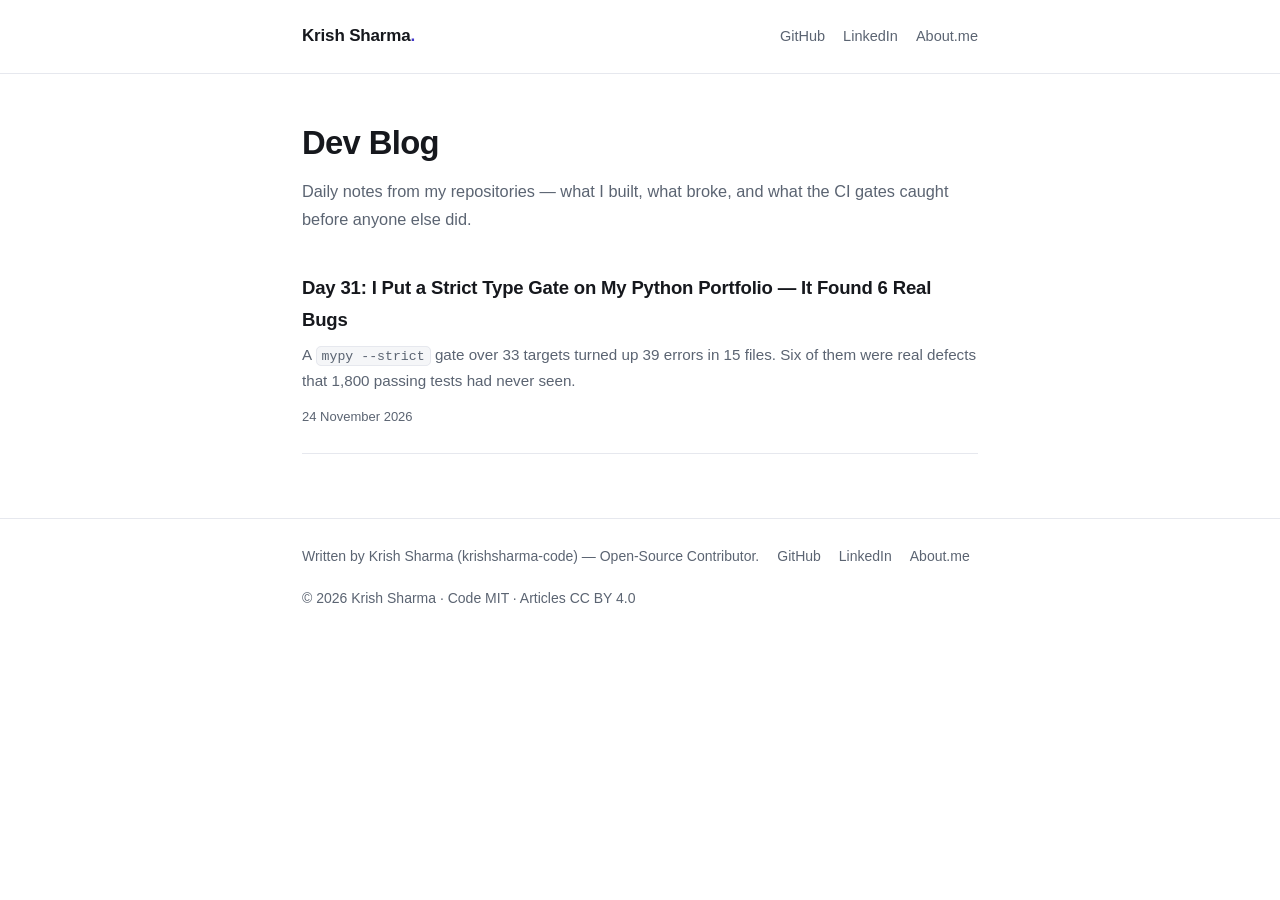
==== index.html @ 2f881c82 "Add dev blog with Day 31 post, MIT + CC BY 4.0 licenses" ====
<!DOCTYPE html>
<html lang="en">
<head>
<meta charset="utf-8">
<meta name="viewport" content="width=device-width, initial-scale=1">
<title>Krish Sharma — Dev Blog</title>
<meta name="description" content="Daily engineering notes from Krish Sharma (krishsharma-code): Python, open source, CI gates and the things that break.">
<link rel="canonical" href="https://krishsharma-code.github.io/">
<link rel="stylesheet" href="/assets/style.css">
<meta property="og:title" content="Krish Sharma — Dev Blog">
<meta property="og:description" content="Daily engineering notes from Krish Sharma (krishsharma-code): Python, open source, CI gates and the things that break.">
<meta property="og:type" content="website">
<meta property="og:url" content="https://krishsharma-code.github.io/">
</head>
<body>

<header class="site">
  <div class="wrap">
    <a class="brand" href="/">Krish Sharma<span>.</span></a>
    <nav class="top">
      <a href="https://github.com/krishsharma-code">GitHub</a>
      <a href="https://www.linkedin.com/in/krish-sharma07">LinkedIn</a>
      <a href="https://about.me/krishsharma-code">About.me</a>
    </nav>
  </div>
</header>

<main class="wrap">
  <h1>Dev Blog</h1>
  <p class="lede">Daily notes from my repositories — what I built, what broke, and what the CI gates caught before anyone else did.</p>

  <ul class="post-list">
    <li>
      <a class="title" href="/posts/day-31-mypy-strict-type-gate.html">Day 31: I Put a Strict Type Gate on My Python Portfolio — It Found 6 Real Bugs</a>
      <p>A <code>mypy --strict</code> gate over 33 targets turned up 39 errors in 15 files. Six of them were real defects that 1,800 passing tests had never seen.</p>
      <span class="date">24 November 2026</span>
    </li>
  </ul>
</main>

<footer class="site">
  <div class="wrap">
    <span>Written by Krish Sharma (krishsharma-code) — Open-Source Contributor.</span>
    <a href="https://github.com/krishsharma-code">GitHub</a>
    <a href="https://www.linkedin.com/in/krish-sharma07">LinkedIn</a>
    <a href="https://about.me/krishsharma-code">About.me</a>
    <span class="license">&copy; 2026 Krish Sharma &middot; Code <a href="https://github.com/krishsharma-code/krishsharma-code.github.io/blob/main/LICENSE">MIT</a> &middot; Articles <a href="https://github.com/krishsharma-code/krishsharma-code.github.io/blob/main/LICENSE-CONTENT">CC BY 4.0</a></span>
  </div>
</footer>

</body>
</html>
---- assets/style.css ----
:root {
  --bg: #ffffff;
  --bg-soft: #f8f9fb;
  --text: #16181d;
  --muted: #5b6472;
  --line: #e6e8ee;
  --accent: #4338ca;
  --code-bg: #f5f6f8;
  --radius: 10px;
}

@media (prefers-color-scheme: dark) {
  :root {
    --bg: #0f1115;
    --bg-soft: #15181e;
    --text: #e8eaee;
    --muted: #9aa3b2;
    --line: #262b34;
    --accent: #a5b4fc;
    --code-bg: #161a21;
  }
}

* { box-sizing: border-box; }

html { -webkit-text-size-adjust: 100%; }

body {
  margin: 0;
  background: var(--bg);
  color: var(--text);
  font-family: -apple-system, BlinkMacSystemFont, "Segoe UI", Inter, Roboto, "Helvetica Neue", Arial, sans-serif;
  font-size: 17px;
  line-height: 1.7;
  -webkit-font-smoothing: antialiased;
}

.wrap {
  max-width: 720px;
  margin: 0 auto;
  padding: 0 22px;
}

header.site {
  border-bottom: 1px solid var(--line);
  margin-bottom: 48px;
}

header.site .wrap {
  display: flex;
  align-items: center;
  justify-content: space-between;
  gap: 16px;
  padding-top: 22px;
  padding-bottom: 22px;
  flex-wrap: wrap;
}

.brand {
  font-weight: 700;
  font-size: 17px;
  letter-spacing: -0.01em;
  text-decoration: none;
  color: var(--text);
}

.brand span { color: var(--accent); }

nav.top { display: flex; gap: 18px; flex-wrap: wrap; }

nav.top a {
  color: var(--muted);
  text-decoration: none;
  font-size: 14.5px;
}

nav.top a:hover { color: var(--accent); }

h1, h2, h3 { line-height: 1.28; letter-spacing: -0.02em; }

h1 { font-size: 2.05rem; margin: 0 0 14px; }

h2 { font-size: 1.42rem; margin: 2.2em 0 0.55em; }

h3 { font-size: 1.14rem; margin: 1.8em 0 0.45em; }

p { margin: 0 0 1.05em; }

a { color: var(--accent); }

.lede { color: var(--muted); font-size: 1.02rem; }

.meta {
  color: var(--muted);
  font-size: 14px;
  margin: 0 0 40px;
  padding-bottom: 22px;
  border-bottom: 1px solid var(--line);
}

.meta time { font-variant-numeric: tabular-nums; }

ul, ol { margin: 0 0 1.05em; padding-left: 1.3em; }

li { margin-bottom: 0.45em; }

code {
  font-family: ui-monospace, SFMono-Regular, Menlo, Consolas, "Liberation Mono", monospace;
  font-size: 0.87em;
  background: var(--code-bg);
  padding: 0.15em 0.38em;
  border-radius: 5px;
  border: 1px solid var(--line);
}

pre {
  background: var(--code-bg);
  border: 1px solid var(--line);
  border-radius: var(--radius);
  padding: 16px 18px;
  overflow-x: auto;
  margin: 0 0 1.3em;
  line-height: 1.55;
}

pre code {
  background: none;
  border: 0;
  padding: 0;
  font-size: 0.84em;
}

table {
  width: 100%;
  border-collapse: collapse;
  margin: 0 0 1.4em;
  font-size: 0.9rem;
}

th, td {
  text-align: left;
  padding: 10px 12px;
  border-bottom: 1px solid var(--line);
  vertical-align: top;
}

th {
  background: var(--bg-soft);
  font-weight: 600;
  font-size: 0.86rem;
  color: var(--muted);
}

.table-scroll { overflow-x: auto; }

blockquote {
  margin: 0 0 1.3em;
  padding-left: 16px;
  border-left: 3px solid var(--line);
  color: var(--muted);
}

hr {
  border: 0;
  border-top: 1px solid var(--line);
  margin: 40px 0 26px;
}

.bio {
  font-size: 0.93rem;
  color: var(--muted);
  font-style: italic;
  line-height: 1.65;
}

.post-list { list-style: none; padding: 0; margin: 0; }

.post-list li {
  padding: 22px 0;
  border-bottom: 1px solid var(--line);
  margin: 0;
}

.post-list a.title {
  font-size: 1.16rem;
  font-weight: 650;
  text-decoration: none;
  color: var(--text);
  display: block;
  margin-bottom: 6px;
  letter-spacing: -0.01em;
}

.post-list a.title:hover { color: var(--accent); }

.post-list p { margin: 0 0 8px; color: var(--muted); font-size: 0.95rem; }

.post-list .date {
  font-size: 13px;
  color: var(--muted);
  font-variant-numeric: tabular-nums;
}

footer.site {
  border-top: 1px solid var(--line);
  margin-top: 64px;
  padding: 26px 0 48px;
  color: var(--muted);
  font-size: 14px;
}

footer.site a { color: var(--muted); text-decoration: none; }
footer.site a:hover { color: var(--accent); }

footer.site .wrap { display: flex; gap: 18px; flex-wrap: wrap; }

@media (max-width: 560px) {
  body { font-size: 16.5px; }
  h1 { font-size: 1.72rem; }
  header.site .wrap { padding-top: 18px; padding-bottom: 18px; }
}
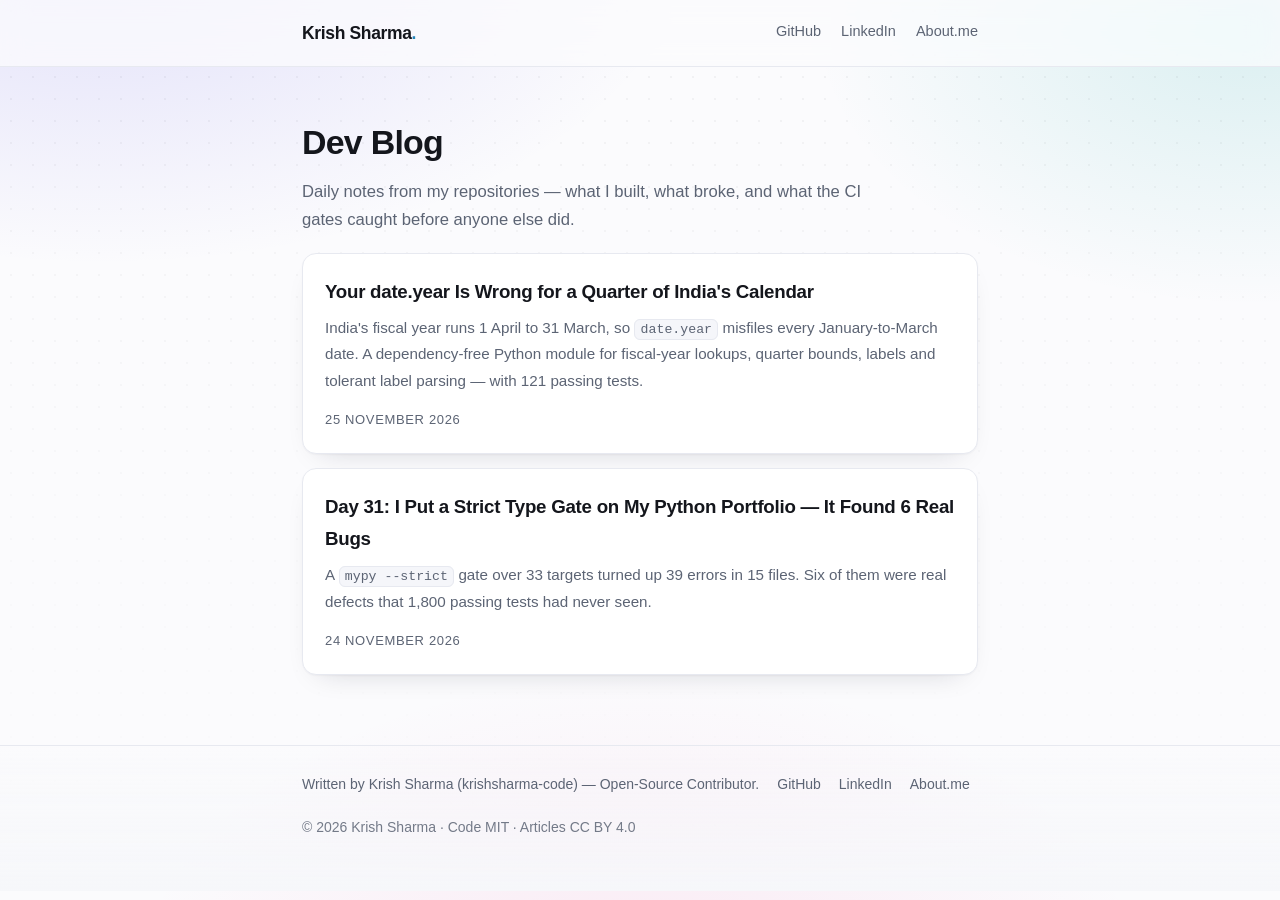
==== commit cc5b52eb: "feat(posts): add Indian fiscal-year module post New post on python/fiscal-year from daily-dev-worksp" ====
--- a/index.html
+++ b/index.html
@@ -31,6 +31,11 @@
 
   <ul class="post-list">
     <li>
+      <a class="title" href="/posts/indian-fiscal-year-python-april-march.html">Your date.year Is Wrong for a Quarter of India's Calendar</a>
+      <p>India's fiscal year runs 1 April to 31 March, so <code>date.year</code> misfiles every January-to-March date. A dependency-free Python module for fiscal-year lookups, quarter bounds, labels and tolerant label parsing — with 121 passing tests.</p>
+      <span class="date">25 November 2026</span>
+    </li>
+    <li>
       <a class="title" href="/posts/day-31-mypy-strict-type-gate.html">Day 31: I Put a Strict Type Gate on My Python Portfolio — It Found 6 Real Bugs</a>
       <p>A <code>mypy --strict</code> gate over 33 targets turned up 39 errors in 15 files. Six of them were real defects that 1,800 passing tests had never seen.</p>
       <span class="date">24 November 2026</span>
--- a/assets/style.css
+++ b/assets/style.css
@@ -1,49 +1,92 @@
 :root {
-  --bg: #ffffff;
-  --bg-soft: #f8f9fb;
-  --text: #16181d;
-  --muted: #5b6472;
-  --line: #e6e8ee;
-  --accent: #4338ca;
-  --code-bg: #f5f6f8;
-  --radius: 10px;
+  --bg: #fbfbfd;
+  --surface: #ffffff;
+  --surface-soft: #f6f7fa;
+  --text: #14161c;
+  --muted: #5c6474;
+  --line: #e7e9f0;
+  --accent: #4f46e5;
+  --accent-2: #0ea5a5;
+  --code-bg: #f5f6fa;
+  --radius: 14px;
+  --glow-1: rgba(79, 70, 229, 0.16);
+  --glow-2: rgba(14, 165, 165, 0.14);
+  --glow-3: rgba(236, 72, 153, 0.10);
+  --dot: rgba(20, 22, 28, 0.055);
+  --header-bg: rgba(251, 251, 253, 0.78);
+  --shadow: 0 1px 2px rgba(16, 24, 40, 0.04), 0 12px 28px -18px rgba(16, 24, 40, 0.22);
 }
 
 @media (prefers-color-scheme: dark) {
   :root {
-    --bg: #0f1115;
-    --bg-soft: #15181e;
-    --text: #e8eaee;
-    --muted: #9aa3b2;
-    --line: #262b34;
+    --bg: #0a0b10;
+    --surface: #111319;
+    --surface-soft: #14161d;
+    --text: #e9ebf1;
+    --muted: #98a1b3;
+    --line: #232733;
     --accent: #a5b4fc;
-    --code-bg: #161a21;
+    --accent-2: #5eead4;
+    --code-bg: #14171f;
+    --glow-1: rgba(99, 102, 241, 0.22);
+    --glow-2: rgba(45, 212, 191, 0.14);
+    --glow-3: rgba(244, 114, 182, 0.12);
+    --dot: rgba(233, 235, 241, 0.06);
+    --header-bg: rgba(10, 11, 16, 0.72);
+    --shadow: 0 1px 2px rgba(0, 0, 0, 0.4), 0 18px 40px -24px rgba(0, 0, 0, 0.8);
   }
 }
 
 * { box-sizing: border-box; }
 
-html { -webkit-text-size-adjust: 100%; }
+html { -webkit-text-size-adjust: 100%; scroll-behavior: smooth; }
 
 body {
   margin: 0;
-  background: var(--bg);
   color: var(--text);
   font-family: -apple-system, BlinkMacSystemFont, "Segoe UI", Inter, Roboto, "Helvetica Neue", Arial, sans-serif;
   font-size: 17px;
-  line-height: 1.7;
+  line-height: 1.72;
   -webkit-font-smoothing: antialiased;
+  background-color: var(--bg);
+  background-image:
+    radial-gradient(60rem 34rem at 8% -8%, var(--glow-1), transparent 62%),
+    radial-gradient(46rem 30rem at 98% 2%, var(--glow-2), transparent 60%),
+    radial-gradient(52rem 34rem at 50% 112%, var(--glow-3), transparent 62%);
+  background-attachment: fixed;
+  background-repeat: no-repeat;
+}
+
+/* faint dot grid over the gradient wash */
+body::before {
+  content: "";
+  position: fixed;
+  inset: 0;
+  pointer-events: none;
+  z-index: 0;
+  background-image: radial-gradient(var(--dot) 1px, transparent 1px);
+  background-size: 22px 22px;
+  mask-image: linear-gradient(to bottom, rgba(0,0,0,0.9), rgba(0,0,0,0.25) 60%, transparent);
+  -webkit-mask-image: linear-gradient(to bottom, rgba(0,0,0,0.9), rgba(0,0,0,0.25) 60%, transparent);
 }
 
 .wrap {
   max-width: 720px;
   margin: 0 auto;
   padding: 0 22px;
+  position: relative;
+  z-index: 1;
 }
 
 header.site {
+  position: sticky;
+  top: 0;
+  z-index: 20;
+  background: var(--header-bg);
+  backdrop-filter: saturate(180%) blur(14px);
+  -webkit-backdrop-filter: saturate(180%) blur(14px);
   border-bottom: 1px solid var(--line);
-  margin-bottom: 48px;
+  margin-bottom: 54px;
 }
 
 header.site .wrap {
@@ -51,44 +94,53 @@
   align-items: center;
   justify-content: space-between;
   gap: 16px;
-  padding-top: 22px;
-  padding-bottom: 22px;
+  padding-top: 18px;
+  padding-bottom: 18px;
   flex-wrap: wrap;
 }
 
 .brand {
-  font-weight: 700;
-  font-size: 17px;
-  letter-spacing: -0.01em;
+  font-weight: 750;
+  font-size: 17.5px;
+  letter-spacing: -0.02em;
   text-decoration: none;
   color: var(--text);
 }
 
-.brand span { color: var(--accent); }
-
-nav.top { display: flex; gap: 18px; flex-wrap: wrap; }
+.brand span {
+  background: linear-gradient(120deg, var(--accent), var(--accent-2));
+  -webkit-background-clip: text;
+  background-clip: text;
+  -webkit-text-fill-color: transparent;
+}
+
+nav.top { display: flex; gap: 20px; flex-wrap: wrap; }
 
 nav.top a {
   color: var(--muted);
   text-decoration: none;
   font-size: 14.5px;
-}
-
-nav.top a:hover { color: var(--accent); }
-
-h1, h2, h3 { line-height: 1.28; letter-spacing: -0.02em; }
-
-h1 { font-size: 2.05rem; margin: 0 0 14px; }
-
-h2 { font-size: 1.42rem; margin: 2.2em 0 0.55em; }
-
-h3 { font-size: 1.14rem; margin: 1.8em 0 0.45em; }
+  font-weight: 500;
+  padding-bottom: 2px;
+  border-bottom: 1px solid transparent;
+  transition: color .16s ease, border-color .16s ease;
+}
+
+nav.top a:hover { color: var(--text); border-bottom-color: var(--accent); }
+
+h1, h2, h3 { line-height: 1.26; letter-spacing: -0.022em; font-weight: 700; }
+
+h1 { font-size: 2.12rem; margin: 0 0 14px; }
+
+h2 { font-size: 1.44rem; margin: 2.2em 0 0.55em; }
+
+h3 { font-size: 1.15rem; margin: 1.8em 0 0.45em; }
 
 p { margin: 0 0 1.05em; }
 
-a { color: var(--accent); }
-
-.lede { color: var(--muted); font-size: 1.02rem; }
+a { color: var(--accent); text-decoration-thickness: 1px; text-underline-offset: 2px; }
+
+.lede { color: var(--muted); font-size: 1.04rem; max-width: 34em; }
 
 .meta {
   color: var(--muted);
@@ -108,8 +160,8 @@
   font-family: ui-monospace, SFMono-Regular, Menlo, Consolas, "Liberation Mono", monospace;
   font-size: 0.87em;
   background: var(--code-bg);
-  padding: 0.15em 0.38em;
-  border-radius: 5px;
+  padding: 0.14em 0.4em;
+  border-radius: 6px;
   border: 1px solid var(--line);
 }
 
@@ -117,105 +169,132 @@
   background: var(--code-bg);
   border: 1px solid var(--line);
   border-radius: var(--radius);
-  padding: 16px 18px;
+  padding: 17px 19px;
   overflow-x: auto;
-  margin: 0 0 1.3em;
-  line-height: 1.55;
-}
-
-pre code {
-  background: none;
-  border: 0;
-  padding: 0;
-  font-size: 0.84em;
-}
+  margin: 0 0 1.35em;
+  line-height: 1.56;
+  box-shadow: var(--shadow);
+}
+
+pre code { background: none; border: 0; padding: 0; font-size: 0.84em; }
 
 table {
   width: 100%;
   border-collapse: collapse;
   margin: 0 0 1.4em;
   font-size: 0.9rem;
+  background: var(--surface);
+  border: 1px solid var(--line);
+  border-radius: var(--radius);
+  overflow: hidden;
+  box-shadow: var(--shadow);
 }
 
 th, td {
   text-align: left;
-  padding: 10px 12px;
+  padding: 11px 13px;
   border-bottom: 1px solid var(--line);
   vertical-align: top;
 }
 
+tr:last-child td { border-bottom: 0; }
+
 th {
-  background: var(--bg-soft);
-  font-weight: 600;
+  background: var(--surface-soft);
+  font-weight: 650;
   font-size: 0.86rem;
   color: var(--muted);
 }
 
-.table-scroll { overflow-x: auto; }
+.table-scroll { overflow-x: auto; margin-bottom: 1.4em; }
+.table-scroll table { margin-bottom: 0; }
 
 blockquote {
   margin: 0 0 1.3em;
-  padding-left: 16px;
-  border-left: 3px solid var(--line);
+  padding: 4px 0 4px 16px;
+  border-left: 3px solid var(--accent);
   color: var(--muted);
 }
 
 hr {
   border: 0;
   border-top: 1px solid var(--line);
-  margin: 40px 0 26px;
+  margin: 42px 0 26px;
 }
 
 .bio {
   font-size: 0.93rem;
   color: var(--muted);
   font-style: italic;
-  line-height: 1.65;
+  line-height: 1.68;
 }
 
 .post-list { list-style: none; padding: 0; margin: 0; }
 
 .post-list li {
-  padding: 22px 0;
-  border-bottom: 1px solid var(--line);
-  margin: 0;
+  padding: 22px 22px 20px;
+  margin: 0 0 14px;
+  background: var(--surface);
+  border: 1px solid var(--line);
+  border-radius: var(--radius);
+  box-shadow: var(--shadow);
+  transition: transform .16s ease, border-color .16s ease, box-shadow .16s ease;
+}
+
+.post-list li:hover {
+  transform: translateY(-2px);
+  border-color: color-mix(in srgb, var(--accent) 38%, var(--line));
 }
 
 .post-list a.title {
-  font-size: 1.16rem;
-  font-weight: 650;
+  font-size: 1.17rem;
+  font-weight: 680;
   text-decoration: none;
   color: var(--text);
   display: block;
-  margin-bottom: 6px;
-  letter-spacing: -0.01em;
+  margin-bottom: 7px;
+  letter-spacing: -0.014em;
 }
 
 .post-list a.title:hover { color: var(--accent); }
 
-.post-list p { margin: 0 0 8px; color: var(--muted); font-size: 0.95rem; }
+.post-list p { margin: 0 0 10px; color: var(--muted); font-size: 0.95rem; }
 
 .post-list .date {
   font-size: 13px;
   color: var(--muted);
   font-variant-numeric: tabular-nums;
+  text-transform: uppercase;
+  letter-spacing: 0.05em;
 }
 
 footer.site {
+  position: relative;
+  z-index: 1;
   border-top: 1px solid var(--line);
-  margin-top: 64px;
-  padding: 26px 0 48px;
+  margin-top: 70px;
+  padding: 26px 0 52px;
   color: var(--muted);
   font-size: 14px;
+  background: linear-gradient(to bottom, transparent, var(--surface-soft));
 }
 
 footer.site a { color: var(--muted); text-decoration: none; }
 footer.site a:hover { color: var(--accent); }
 
-footer.site .wrap { display: flex; gap: 18px; flex-wrap: wrap; }
+footer.site .wrap { display: flex; gap: 18px; flex-wrap: wrap; align-items: center; }
+
+.license { opacity: 0.85; }
 
 @media (max-width: 560px) {
   body { font-size: 16.5px; }
-  h1 { font-size: 1.72rem; }
-  header.site .wrap { padding-top: 18px; padding-bottom: 18px; }
-}
+  h1 { font-size: 1.76rem; }
+  header.site { margin-bottom: 34px; }
+  header.site .wrap { padding-top: 15px; padding-bottom: 15px; }
+  .post-list li { padding: 18px 17px 16px; }
+}
+
+@media (prefers-reduced-motion: reduce) {
+  * { transition: none !important; }
+  html { scroll-behavior: auto; }
+}
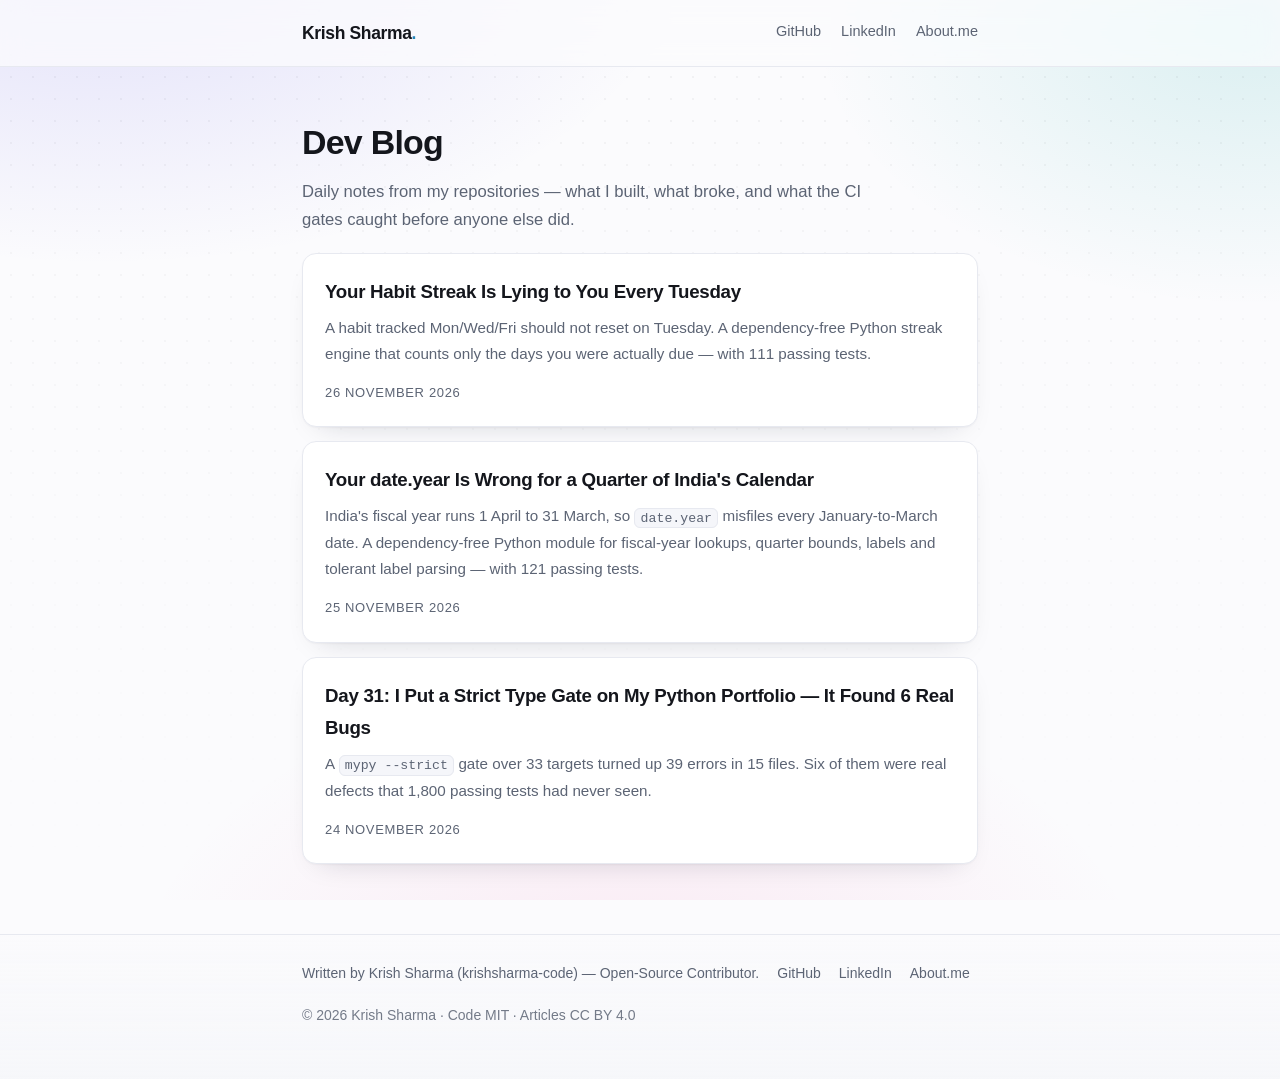
==== commit be22b721: "feat(posts): add weekday-aware habit streaks post" ====
--- a/index.html
+++ b/index.html
@@ -31,6 +31,11 @@
 
   <ul class="post-list">
     <li>
+      <a class="title" href="/posts/weekday-aware-habit-streaks-python.html">Your Habit Streak Is Lying to You Every Tuesday</a>
+      <p>A habit tracked Mon/Wed/Fri should not reset on Tuesday. A dependency-free Python streak engine that counts only the days you were actually due — with 111 passing tests.</p>
+      <span class="date">26 November 2026</span>
+    </li>
+    <li>
       <a class="title" href="/posts/indian-fiscal-year-python-april-march.html">Your date.year Is Wrong for a Quarter of India's Calendar</a>
       <p>India's fiscal year runs 1 April to 31 March, so <code>date.year</code> misfiles every January-to-March date. A dependency-free Python module for fiscal-year lookups, quarter bounds, labels and tolerant label parsing — with 121 passing tests.</p>
       <span class="date">25 November 2026</span>
--- a/assets/style.css
+++ b/assets/style.css
@@ -286,6 +286,30 @@
 
 .license { opacity: 0.85; }
 
+article figure {
+  margin: 30px 0;
+}
+
+article figure img {
+  display: block;
+  width: 100%;
+  max-width: 100%;
+  height: auto;
+  border-radius: 10px;
+  border: 1px solid var(--border, rgba(255, 255, 255, 0.09));
+}
+
+article figcaption {
+  margin-top: 10px;
+  font-size: 13.5px;
+  line-height: 1.55;
+  color: var(--muted);
+}
+
+article figcaption code {
+  font-size: 0.92em;
+}
+
 @media (max-width: 560px) {
   body { font-size: 16.5px; }
   h1 { font-size: 1.76rem; }
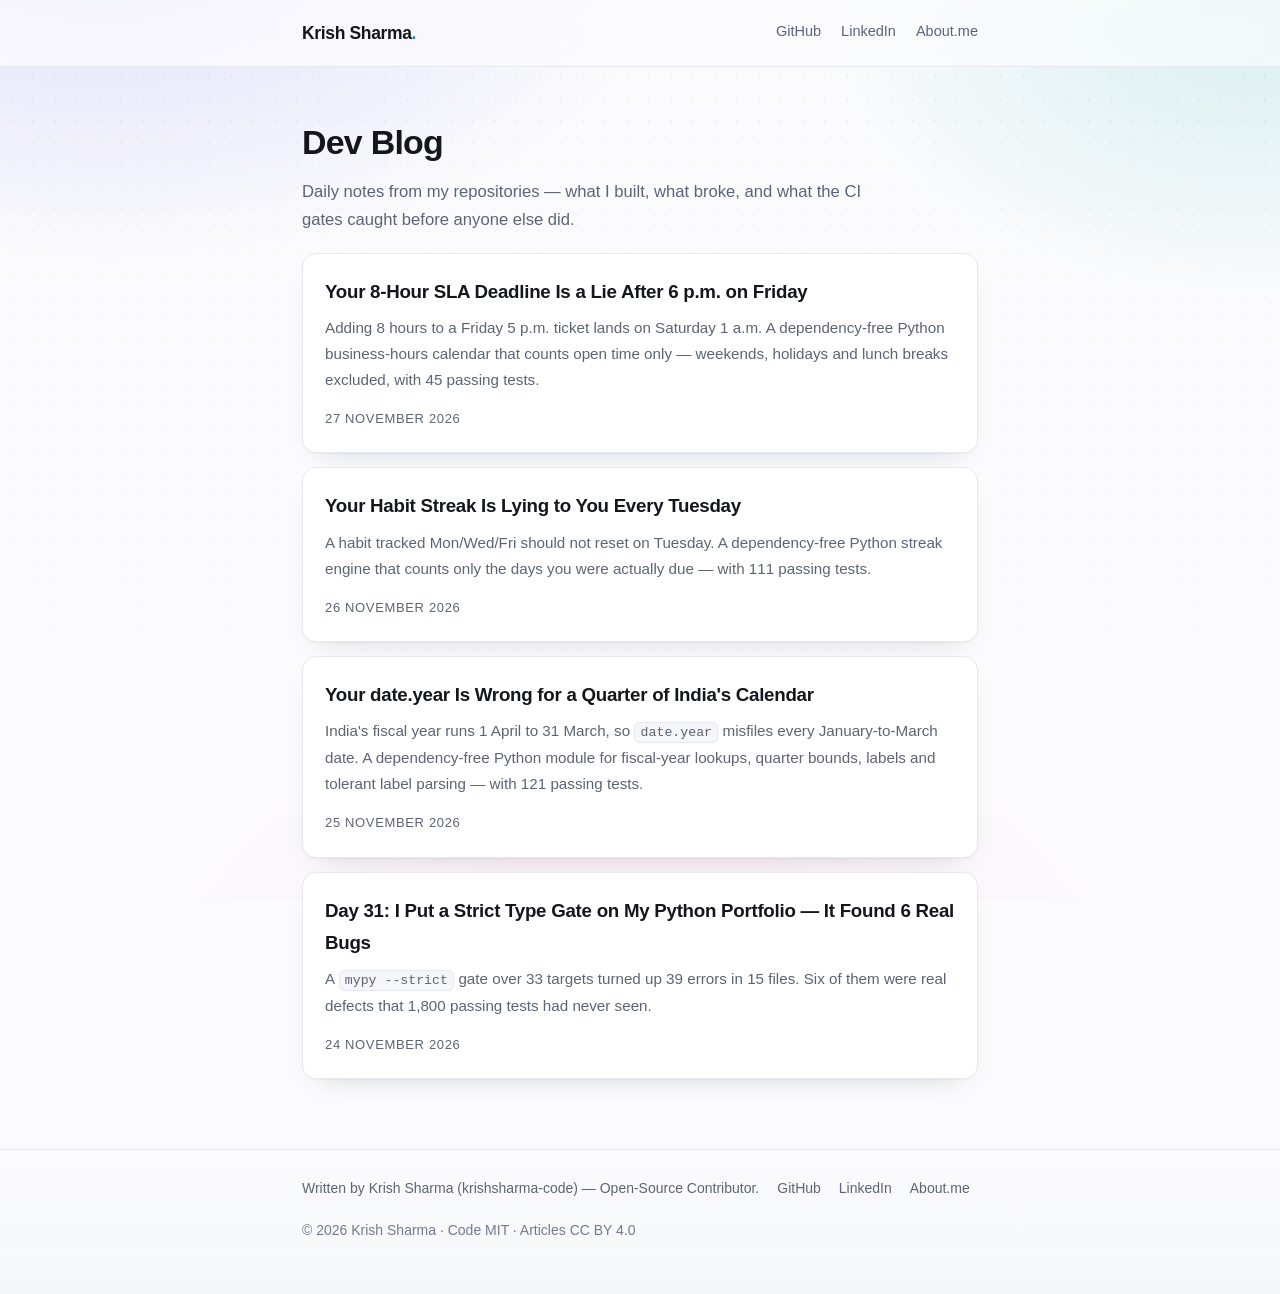
==== commit 898643f0: "feat(post): business-hours SLA deadline walkthrough with terminal screenshots New post on the python" ====
--- a/index.html
+++ b/index.html
@@ -31,6 +31,11 @@
 
   <ul class="post-list">
     <li>
+      <a class="title" href="/posts/business-hours-sla-deadline-python.html">Your 8-Hour SLA Deadline Is a Lie After 6 p.m. on Friday</a>
+      <p>Adding 8 hours to a Friday 5 p.m. ticket lands on Saturday 1 a.m. A dependency-free Python business-hours calendar that counts open time only — weekends, holidays and lunch breaks excluded, with 45 passing tests.</p>
+      <span class="date">27 November 2026</span>
+    </li>
+    <li>
       <a class="title" href="/posts/weekday-aware-habit-streaks-python.html">Your Habit Streak Is Lying to You Every Tuesday</a>
       <p>A habit tracked Mon/Wed/Fri should not reset on Tuesday. A dependency-free Python streak engine that counts only the days you were actually due — with 111 passing tests.</p>
       <span class="date">26 November 2026</span>
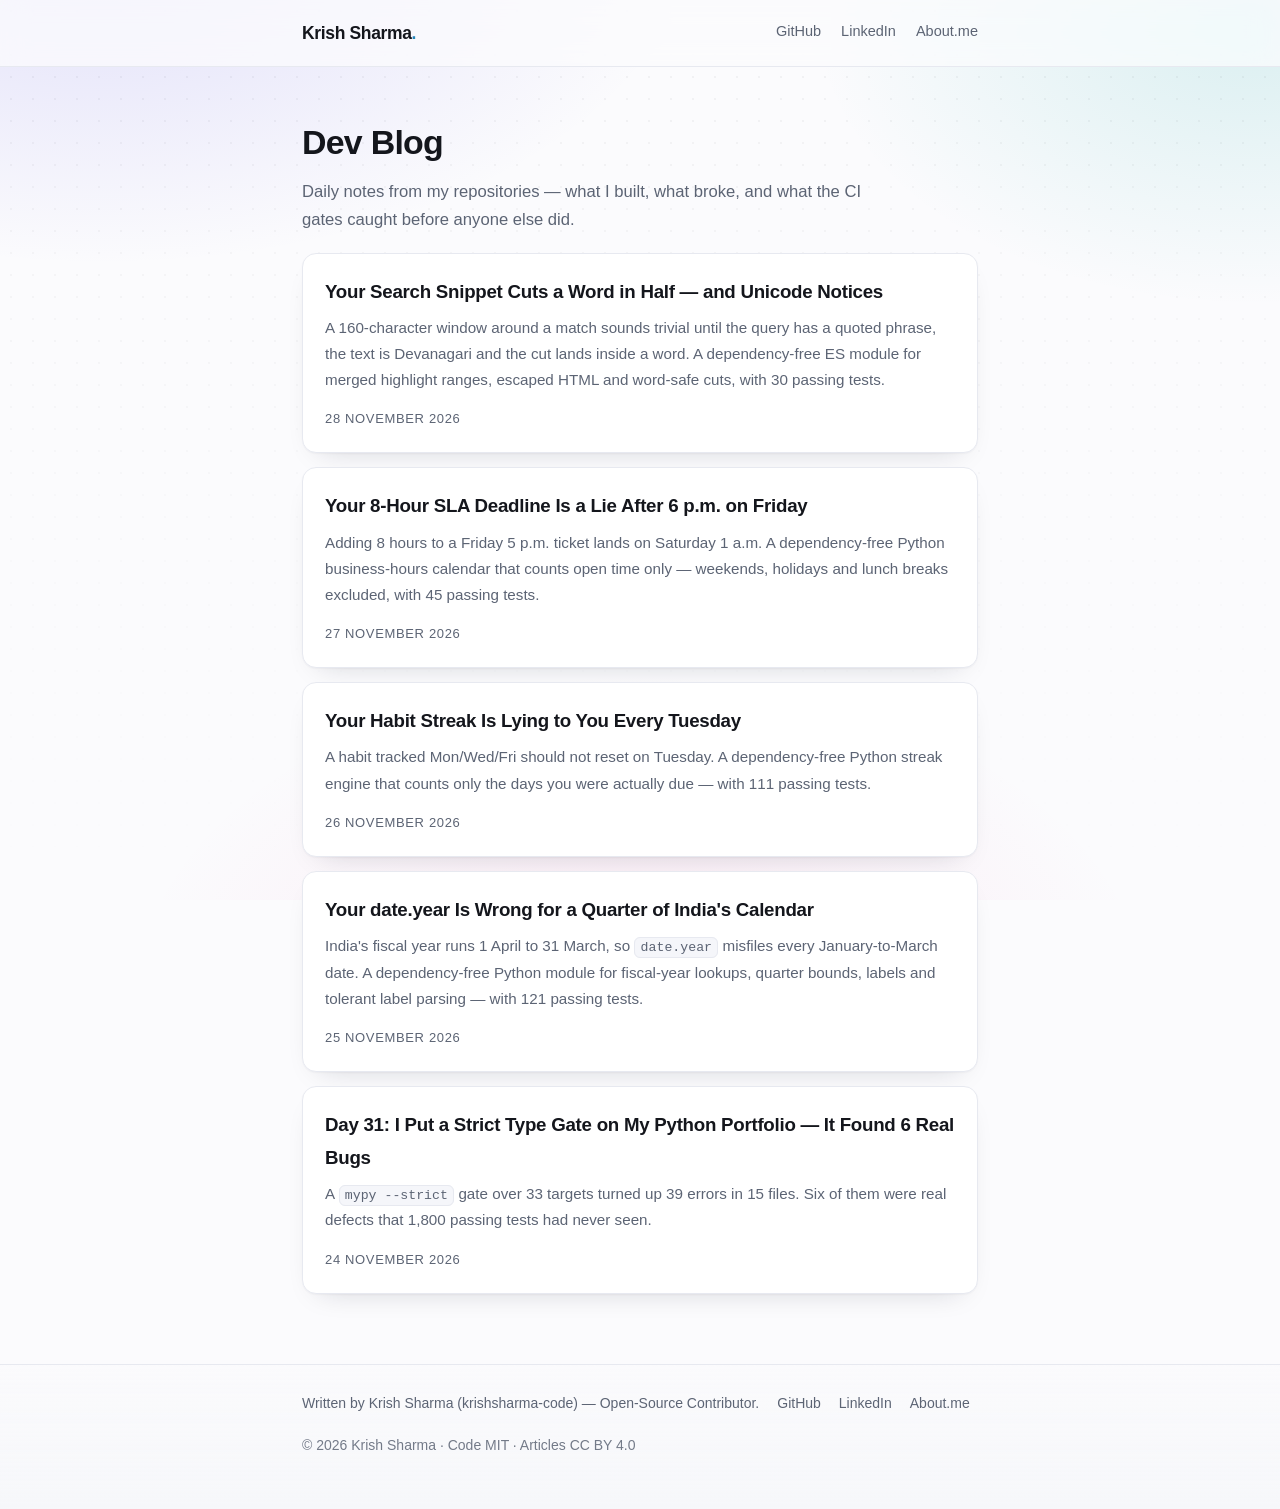
==== commit d49ac77e: "feat(post): snippet-kit search snippets walkthrough with terminal screenshots" ====
--- a/index.html
+++ b/index.html
@@ -30,6 +30,11 @@
   <p class="lede">Daily notes from my repositories — what I built, what broke, and what the CI gates caught before anyone else did.</p>
 
   <ul class="post-list">
+    <li>
+      <a class="title" href="/posts/snippet-kit-search-snippets-js.html">Your Search Snippet Cuts a Word in Half — and Unicode Notices</a>
+      <p>A 160-character window around a match sounds trivial until the query has a quoted phrase, the text is Devanagari and the cut lands inside a word. A dependency-free ES module for merged highlight ranges, escaped HTML and word-safe cuts, with 30 passing tests.</p>
+      <span class="date">28 November 2026</span>
+    </li>
     <li>
       <a class="title" href="/posts/business-hours-sla-deadline-python.html">Your 8-Hour SLA Deadline Is a Lie After 6 p.m. on Friday</a>
       <p>Adding 8 hours to a Friday 5 p.m. ticket lands on Saturday 1 a.m. A dependency-free Python business-hours calendar that counts open time only — weekends, holidays and lunch breaks excluded, with 45 passing tests.</p>
